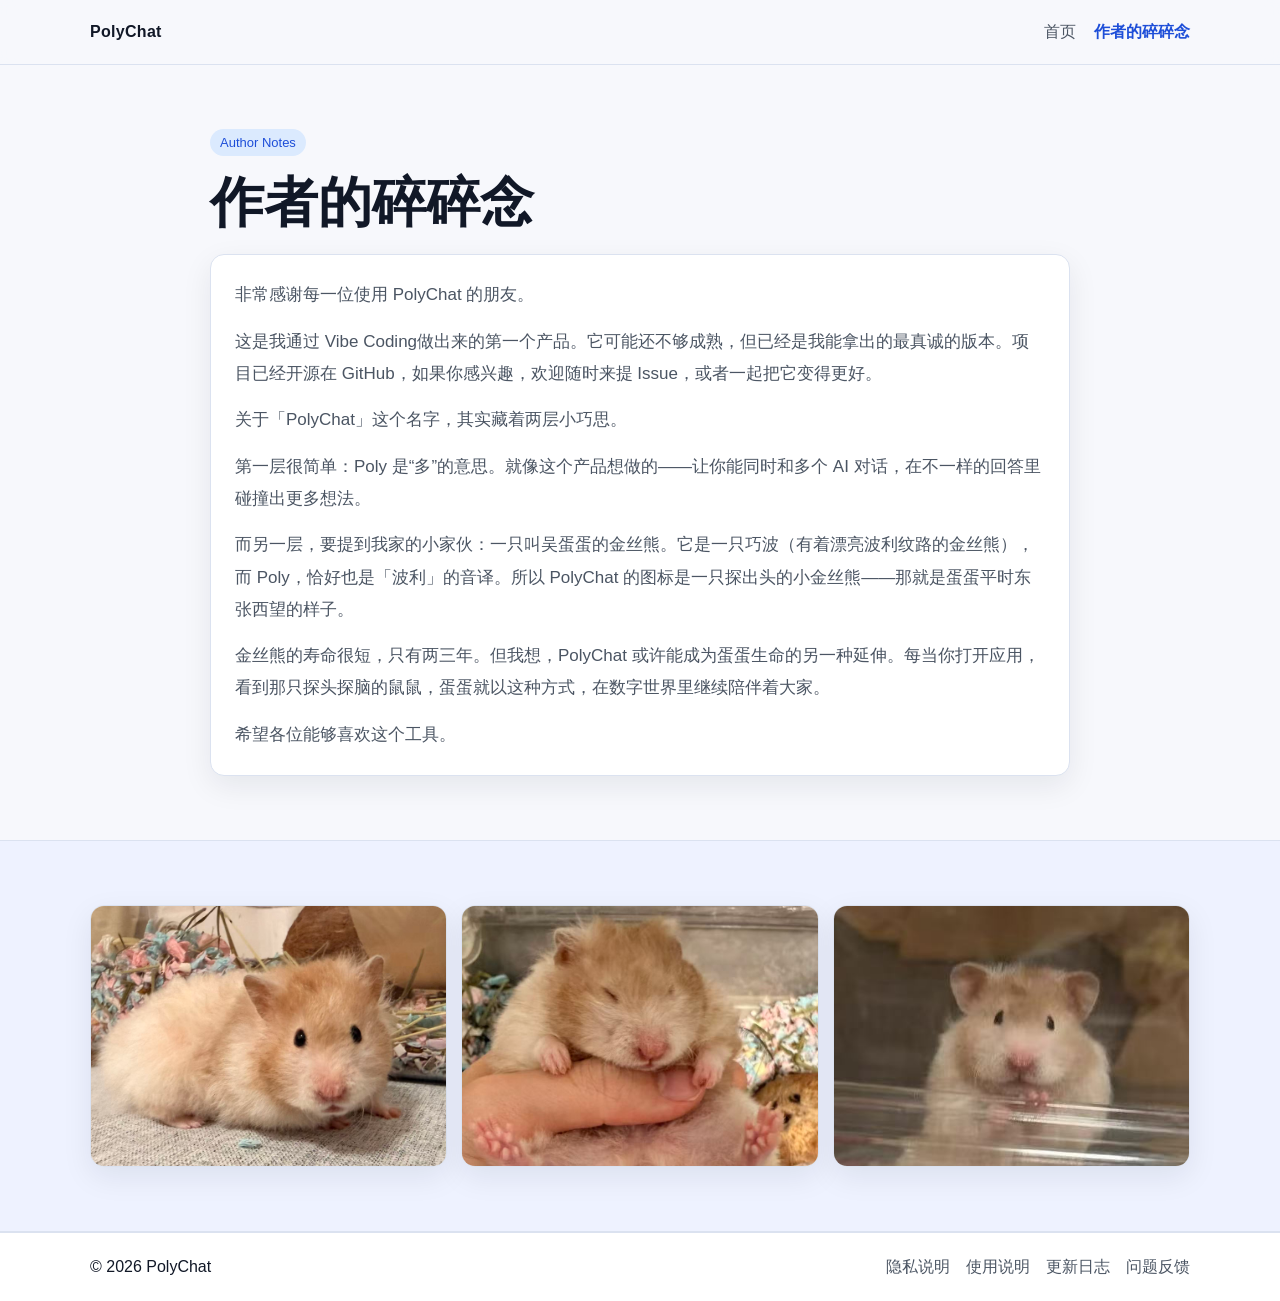
==== author-notes.html @ 86436a9f "Initial static site Made-with: Cursor" ====
<!doctype html>
<html lang="zh-CN">
  <head>
    <meta charset="UTF-8" />
    <meta name="viewport" content="width=device-width, initial-scale=1.0" />
    <title>作者的碎碎念 | PolyChat</title>
    <meta
      name="description"
      content="PolyChat 作者的碎碎念：项目缘起、命名由来与一只叫吴蛋蛋的金丝熊。"
    />
    <link rel="stylesheet" href="./style.css" />
  </head>
  <body>
    <header class="header">
      <div class="container nav">
        <a class="logo" href="./index.html">PolyChat</a>
        <nav>
          <a href="./index.html">首页</a>
          <a href="./author-notes.html" aria-current="page">作者的碎碎念</a>
        </nav>
      </div>
    </header>

    <main>
      <section class="section">
        <div class="container author-notes">
          <p class="eyebrow">Author Notes</p>
          <h1>作者的碎碎念</h1>
          <div class="author-notes-content">
            <p>非常感谢每一位使用 PolyChat 的朋友。</p>
            <p>
              这是我通过 Vibe Coding做出来的第一个产品。它可能还不够成熟，但已经是我能拿出的最真诚的版本。项目已经开源在
              GitHub，如果你感兴趣，欢迎随时来提 Issue，或者一起把它变得更好。
            </p>
            <p>关于「PolyChat」这个名字，其实藏着两层小巧思。</p>
            <p>
              第一层很简单：Poly 是“多”的意思。就像这个产品想做的——让你能同时和多个 AI 对话，在不一样的回答里碰撞出更多想法。
            </p>
            <p>
              而另一层，要提到我家的小家伙：一只叫吴蛋蛋的金丝熊。它是一只巧波（有着漂亮波利纹路的金丝熊），而 Poly，恰好也是「波利」的音译。所以
              PolyChat 的图标是一只探出头的小金丝熊——那就是蛋蛋平时东张西望的样子。
            </p>
            <p>
              金丝熊的寿命很短，只有两三年。但我想，PolyChat 或许能成为蛋蛋生命的另一种延伸。每当你打开应用，看到那只探头探脑的鼠鼠，蛋蛋就以这种方式，在数字世界里继续陪伴着大家。
            </p>
            <p>希望各位能够喜欢这个工具。</p>
          </div>
        </div>
      </section>
      <section class="section section-alt">
        <div class="container dandan-gallery">
          <div class="dandan-grid">
            <figure class="dandan-card">
              <img src="./dandan/dandan1.jpg" alt="吴蛋蛋照片1" loading="lazy" />
            </figure>
            <figure class="dandan-card">
              <img src="./dandan/dandan2.jpg" alt="吴蛋蛋照片2" loading="lazy" />
            </figure>
            <figure class="dandan-card">
              <img src="./dandan/dandan3.jpg" alt="吴蛋蛋照片3" loading="lazy" />
            </figure>
          </div>
        </div>
      </section>
    </main>

    <footer class="footer">
      <div class="container footer-wrap">
        <p>© <span id="year"></span> PolyChat</p>
        <nav>
          <a href="#">隐私说明</a>
          <a href="#">使用说明</a>
          <a href="#">更新日志</a>
          <a href="#">问题反馈</a>
        </nav>
      </div>
    </footer>

    <script>
      document.getElementById("year").textContent = String(new Date().getFullYear());
    </script>
  </body>
</html>
---- style.css ----
:root {
  --bg: #f7f8fc;
  --bg-alt: #eef2ff;
  --text: #111827;
  --text-soft: #4b5563;
  --line: #dbe2f0;
  --brand: #3b82f6;
  --brand-strong: #1d4ed8;
  --surface: #ffffff;
  --radius: 14px;
  --shadow: 0 10px 30px rgba(17, 24, 39, 0.08);
}

*,
*::before,
*::after {
  box-sizing: border-box;
}

html,
body {
  margin: 0;
  padding: 0;
  font-family: "Segoe UI", "PingFang SC", "Microsoft YaHei", sans-serif;
  color: var(--text);
  background: var(--bg);
}

a {
  color: inherit;
  text-decoration: none;
}

.container {
  width: min(1100px, 92%);
  margin: 0 auto;
}

.header {
  position: sticky;
  top: 0;
  z-index: 10;
  background: rgba(247, 248, 252, 0.9);
  backdrop-filter: blur(8px);
  border-bottom: 1px solid var(--line);
}

.nav {
  display: flex;
  align-items: center;
  justify-content: space-between;
  min-height: 64px;
}

.logo {
  font-weight: 800;
  letter-spacing: 0.3px;
}

.nav nav {
  display: flex;
  gap: 18px;
  color: var(--text-soft);
}

.nav nav a[aria-current="page"] {
  color: var(--brand-strong);
  font-weight: 700;
}

.hero {
  padding: 78px 0 58px;
}

.eyebrow {
  display: inline-block;
  margin: 0;
  padding: 6px 10px;
  border-radius: 999px;
  font-size: 13px;
  color: var(--brand-strong);
  background: #dbeafe;
}

h1,
h2,
h3,
p {
  margin: 0;
}

h1 {
  margin-top: 16px;
  font-size: clamp(34px, 5vw, 54px);
  line-height: 1.12;
}

.hero-desc {
  margin-top: 18px;
  max-width: 760px;
  color: var(--text-soft);
  font-size: 18px;
  line-height: 1.7;
}

.hero-note {
  margin-top: 10px;
  color: #6b7280;
  font-size: 14px;
}

.cta-row {
  display: flex;
  flex-wrap: wrap;
  gap: 12px;
  margin-top: 24px;
}

.btn {
  display: inline-flex;
  align-items: center;
  justify-content: center;
  min-height: 44px;
  padding: 0 18px;
  border-radius: 10px;
  border: 1px solid transparent;
  font-weight: 600;
}

.btn-primary {
  color: #fff;
  background: linear-gradient(135deg, var(--brand), var(--brand-strong));
}

.btn-ghost {
  border-color: var(--line);
  background: var(--surface);
}

.tags {
  margin-top: 20px;
  padding: 0;
  display: flex;
  flex-wrap: wrap;
  gap: 8px;
  list-style: none;
}

.tags li {
  font-size: 13px;
  color: #374151;
  background: #eef2ff;
  border: 1px solid #dbe2f0;
  border-radius: 999px;
  padding: 5px 10px;
}

.platform-strip {
  padding: 30px 0;
  background: linear-gradient(135deg, #eff6ff 0%, #ffffff 50%, #f5f3ff 100%);
}

.platform-header {
  text-align: center;
  margin-bottom: 16px;
}

.platform-header p {
  font-size: 14px;
  color: #9ca3af;
}

.platform-icons {
  display: flex;
  flex-wrap: wrap;
  justify-content: center;
  align-items: center;
  gap: 12px;
  max-width: 900px;
  margin: 0 auto;
}

.platform-icon {
  min-width: 88px;
  min-height: 82px;
  border-radius: 999px;
  border: 1px solid #d1d5db;
  background: #ffffff;
  color: #4b5563;
  display: inline-flex;
  flex-direction: column;
  align-items: center;
  justify-content: center;
  gap: 6px;
  font-size: 12px;
  font-weight: 600;
  padding: 10px 12px;
  opacity: 0.9;
  transition: opacity 0.25s ease, transform 0.25s ease;
}

.platform-icon:hover {
  opacity: 1;
  transform: translateY(-1px);
}

.platform-icon-img {
  width: 34px;
  height: 34px;
  object-fit: contain;
  display: block;
}

.platform-icon-plus {
  min-width: 46px;
  min-height: 46px;
  width: 46px;
  border-style: dashed;
  padding: 0;
}

.section {
  padding: 64px 0;
}

.section h2 {
  font-size: clamp(28px, 4vw, 40px);
  margin-bottom: 20px;
}

.section-alt {
  background: var(--bg-alt);
  border-top: 1px solid var(--line);
  border-bottom: 1px solid var(--line);
}

.grid {
  display: grid;
  gap: 14px;
  grid-template-columns: repeat(2, minmax(0, 1fr));
}

.grid-3 {
  grid-template-columns: repeat(3, minmax(0, 1fr));
}

.card {
  background: var(--surface);
  border: 1px solid var(--line);
  border-radius: var(--radius);
  box-shadow: var(--shadow);
  padding: 18px;
}

.card h3 {
  font-size: 20px;
  margin-bottom: 10px;
}

.card p {
  color: var(--text-soft);
  line-height: 1.65;
}

.steps {
  margin: 0;
  padding-left: 20px;
  display: grid;
  gap: 14px;
}

.steps h3 {
  margin-bottom: 8px;
}

.steps p {
  color: var(--text-soft);
}

.list {
  margin: 0;
  padding-left: 20px;
  color: var(--text-soft);
  display: grid;
  gap: 8px;
}

.why-modules {
  display: grid;
  gap: 14px;
}

.why-module {
  background: linear-gradient(135deg, #ffffff 0%, #f8fbff 100%);
  border: 1px solid #d8e4ff;
  border-radius: 16px;
  box-shadow: var(--shadow);
  padding: 18px 20px;
}

.why-module h3 {
  font-size: clamp(20px, 2.5vw, 27px);
  line-height: 1.2;
  margin-bottom: 8px;
}

.why-module p {
  font-size: clamp(15px, 1.6vw, 18px);
  line-height: 1.65;
  color: var(--text-soft);
}

.why-module:nth-child(1) {
  background: linear-gradient(135deg, #eff6ff 0%, #ffffff 100%);
  border-color: #bfdbfe;
}

.why-module:nth-child(2) {
  background: linear-gradient(135deg, #f0fdf4 0%, #ffffff 100%);
  border-color: #bbf7d0;
}

.why-module:nth-child(3) {
  background: linear-gradient(135deg, #f5f3ff 0%, #ffffff 100%);
  border-color: #ddd6fe;
}

.why-module:nth-child(4) {
  background: linear-gradient(135deg, #fff7ed 0%, #ffffff 100%);
  border-color: #fed7aa;
}

.why-module:nth-child(5) {
  background: linear-gradient(135deg, #ecfeff 0%, #ffffff 100%);
  border-color: #a5f3fc;
}

.faq {
  display: grid;
  gap: 10px;
}

.faq details {
  background: var(--surface);
  border: 1px solid var(--line);
  border-radius: 10px;
  padding: 12px 14px;
}

.faq summary {
  cursor: pointer;
  font-weight: 600;
}

.faq p {
  margin-top: 10px;
  color: var(--text-soft);
}

.cta {
  text-align: center;
}

.cta p {
  margin-top: 10px;
  color: var(--text-soft);
}

.cta .cta-row {
  justify-content: center;
}

.author-notes {
  max-width: 860px;
}

.author-notes-content {
  margin-top: 22px;
  background: var(--surface);
  border: 1px solid var(--line);
  border-radius: var(--radius);
  box-shadow: var(--shadow);
  padding: 24px;
}

.author-notes-content p {
  margin-top: 0;
  margin-bottom: 14px;
  color: var(--text-soft);
  font-size: 17px;
  line-height: 1.9;
}

.author-notes-content p:last-child {
  margin-bottom: 0;
}

.dandan-grid {
  display: grid;
  gap: 14px;
  grid-template-columns: repeat(3, minmax(0, 1fr));
}

.dandan-card {
  margin: 0;
  border-radius: 14px;
  overflow: hidden;
  border: 1px solid var(--line);
  box-shadow: var(--shadow);
  background: #fff;
}

.dandan-card img {
  width: 100%;
  height: 260px;
  object-fit: cover;
  object-position: top;
  display: block;
}

.footer {
  border-top: 1px solid var(--line);
  background: #fff;
}

.footer-wrap {
  min-height: 68px;
  display: flex;
  align-items: center;
  justify-content: space-between;
  gap: 16px;
}

.footer nav {
  display: flex;
  flex-wrap: wrap;
  gap: 16px;
  color: var(--text-soft);
}

@media (max-width: 860px) {
  .grid,
  .grid-3,
  .dandan-grid {
    grid-template-columns: 1fr;
  }

  .nav nav {
    display: none;
  }

  .hero {
    padding-top: 48px;
  }

  .section {
    padding: 52px 0;
  }

  .footer-wrap {
    padding: 14px 0;
    flex-direction: column;
    align-items: flex-start;
  }
}
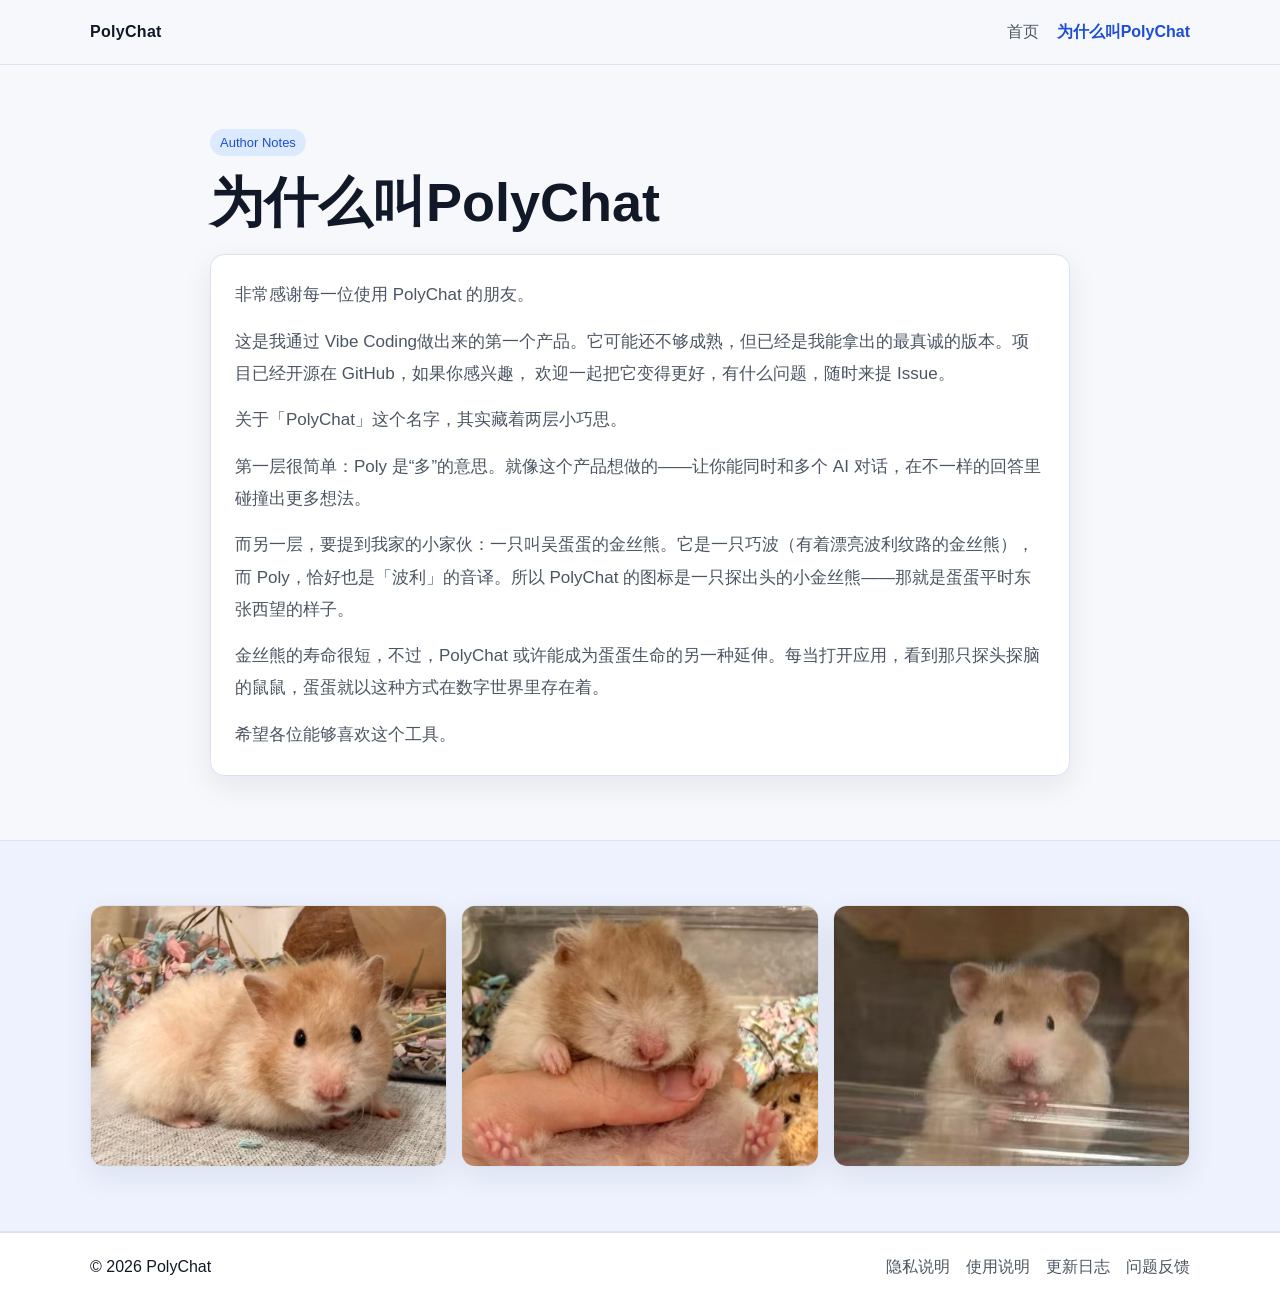
==== commit 3090689a: "修改内容与导航栏按钮" ====
--- a/author-notes.html
+++ b/author-notes.html
@@ -3,10 +3,10 @@
   <head>
     <meta charset="UTF-8" />
     <meta name="viewport" content="width=device-width, initial-scale=1.0" />
-    <title>作者的碎碎念 | PolyChat</title>
+    <title>为什么叫PolyChat | PolyChat</title>
     <meta
       name="description"
-      content="PolyChat 作者的碎碎念：项目缘起、命名由来与一只叫吴蛋蛋的金丝熊。"
+      content="为什么叫PolyChat：命名由来与一只叫吴蛋蛋的金丝熊。"
     />
     <link rel="stylesheet" href="./style.css" />
   </head>
@@ -16,7 +16,7 @@
         <a class="logo" href="./index.html">PolyChat</a>
         <nav>
           <a href="./index.html">首页</a>
-          <a href="./author-notes.html" aria-current="page">作者的碎碎念</a>
+          <a href="./author-notes.html" aria-current="page">为什么叫PolyChat</a>
         </nav>
       </div>
     </header>
@@ -25,23 +25,22 @@
       <section class="section">
         <div class="container author-notes">
           <p class="eyebrow">Author Notes</p>
-          <h1>作者的碎碎念</h1>
+          <h1>为什么叫PolyChat</h1>
           <div class="author-notes-content">
             <p>非常感谢每一位使用 PolyChat 的朋友。</p>
             <p>
-              这是我通过 Vibe Coding做出来的第一个产品。它可能还不够成熟，但已经是我能拿出的最真诚的版本。项目已经开源在
-              GitHub，如果你感兴趣，欢迎随时来提 Issue，或者一起把它变得更好。
+              这是我通过 Vibe Coding做出来的第一个产品。它可能还不够成熟，但已经是我能拿出的最真诚的版本。项目已经开源在 GitHub，如果你感兴趣，
+              欢迎一起把它变得更好，有什么问题，随时来提 Issue。
             </p>
             <p>关于「PolyChat」这个名字，其实藏着两层小巧思。</p>
             <p>
               第一层很简单：Poly 是“多”的意思。就像这个产品想做的——让你能同时和多个 AI 对话，在不一样的回答里碰撞出更多想法。
             </p>
             <p>
-              而另一层，要提到我家的小家伙：一只叫吴蛋蛋的金丝熊。它是一只巧波（有着漂亮波利纹路的金丝熊），而 Poly，恰好也是「波利」的音译。所以
-              PolyChat 的图标是一只探出头的小金丝熊——那就是蛋蛋平时东张西望的样子。
+              而另一层，要提到我家的小家伙：一只叫吴蛋蛋的金丝熊。它是一只巧波（有着漂亮波利纹路的金丝熊），而 Poly，恰好也是「波利」的音译。所以 PolyChat 的图标是一只探出头的小金丝熊——那就是蛋蛋平时东张西望的样子。
             </p>
             <p>
-              金丝熊的寿命很短，只有两三年。但我想，PolyChat 或许能成为蛋蛋生命的另一种延伸。每当你打开应用，看到那只探头探脑的鼠鼠，蛋蛋就以这种方式，在数字世界里继续陪伴着大家。
+              金丝熊的寿命很短，不过，PolyChat 或许能成为蛋蛋生命的另一种延伸。每当打开应用，看到那只探头探脑的鼠鼠，蛋蛋就以这种方式在数字世界里存在着。
             </p>
             <p>希望各位能够喜欢这个工具。</p>
           </div>
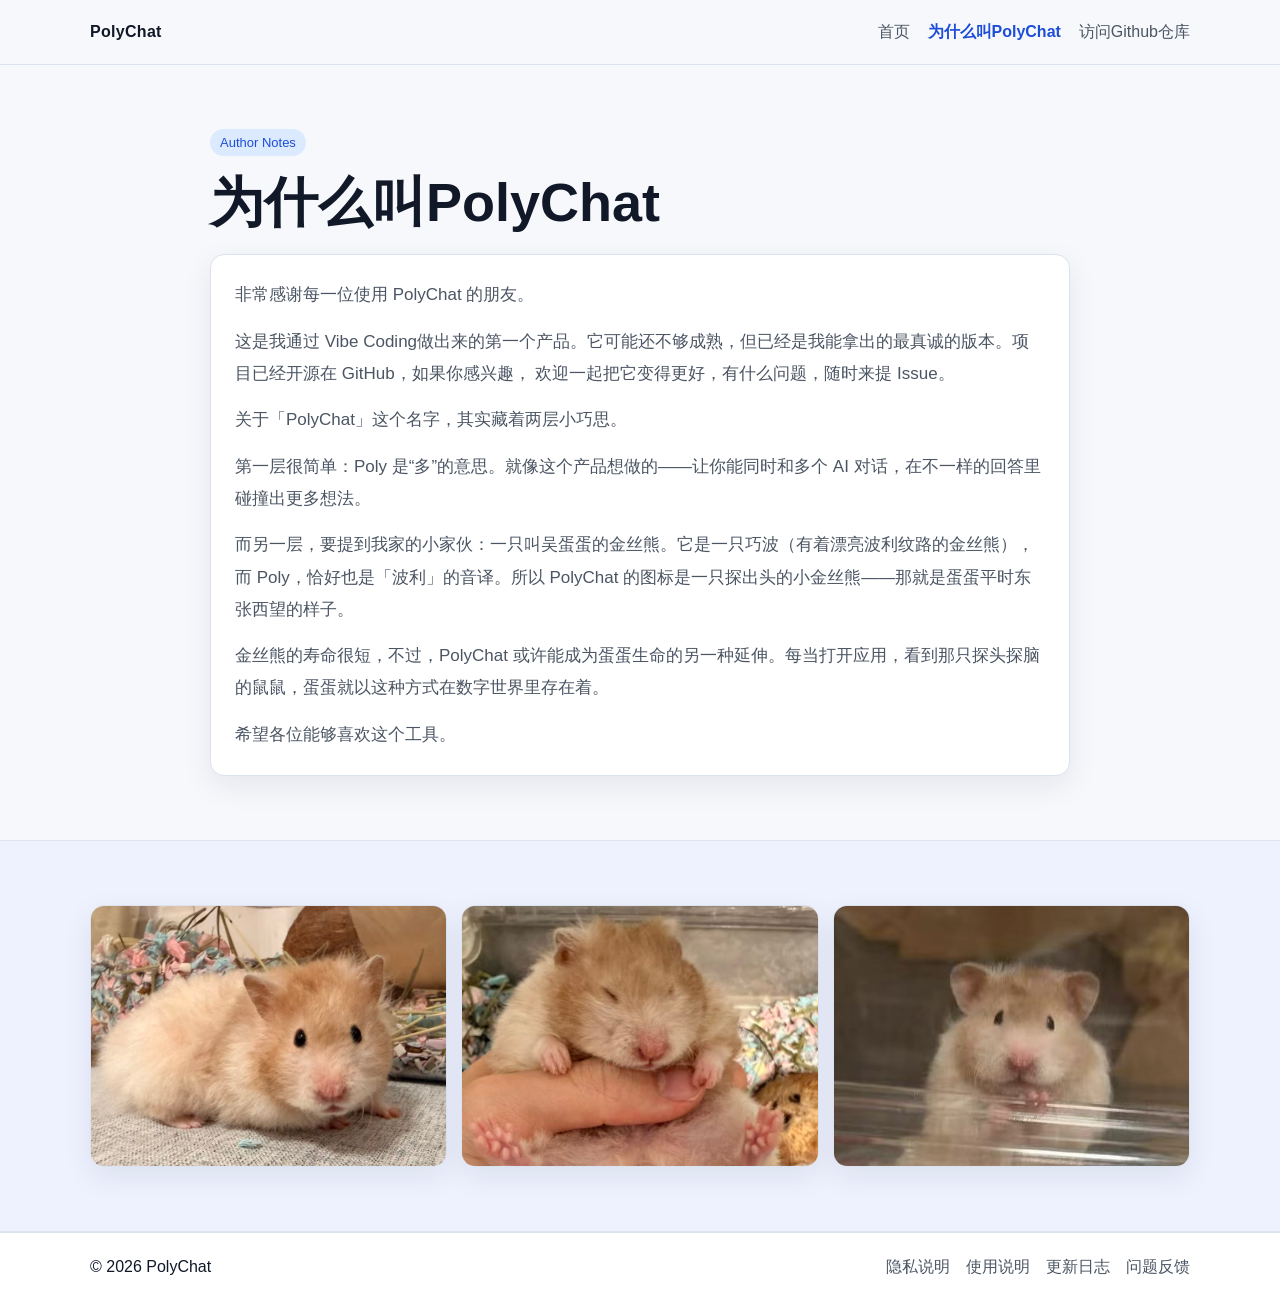
==== commit 52f26eec: "feat:修改github按钮" ====
--- a/author-notes.html
+++ b/author-notes.html
@@ -17,6 +17,12 @@
         <nav>
           <a href="./index.html">首页</a>
           <a href="./author-notes.html" aria-current="page">为什么叫PolyChat</a>
+          <a
+            href="https://github.com/Swarlow-r/PolyChat"
+            target="_blank"
+            rel="noopener noreferrer"
+            >访问Github仓库</a
+          >
         </nav>
       </div>
     </header>
--- a/style.css
+++ b/style.css
@@ -130,6 +130,24 @@
 .btn-primary {
   color: #fff;
   background: linear-gradient(135deg, var(--brand), var(--brand-strong));
+}
+
+.btn-github {
+  color: #fff;
+  background: #24292f;
+  border-color: #24292f;
+  transition: background 0.2s ease, border-color 0.2s ease;
+}
+
+.btn-github:hover {
+  background: #32383f;
+  border-color: #32383f;
+}
+
+.btn-nav {
+  min-height: 36px;
+  padding: 0 12px;
+  font-size: 14px;
 }
 
 .btn-ghost {
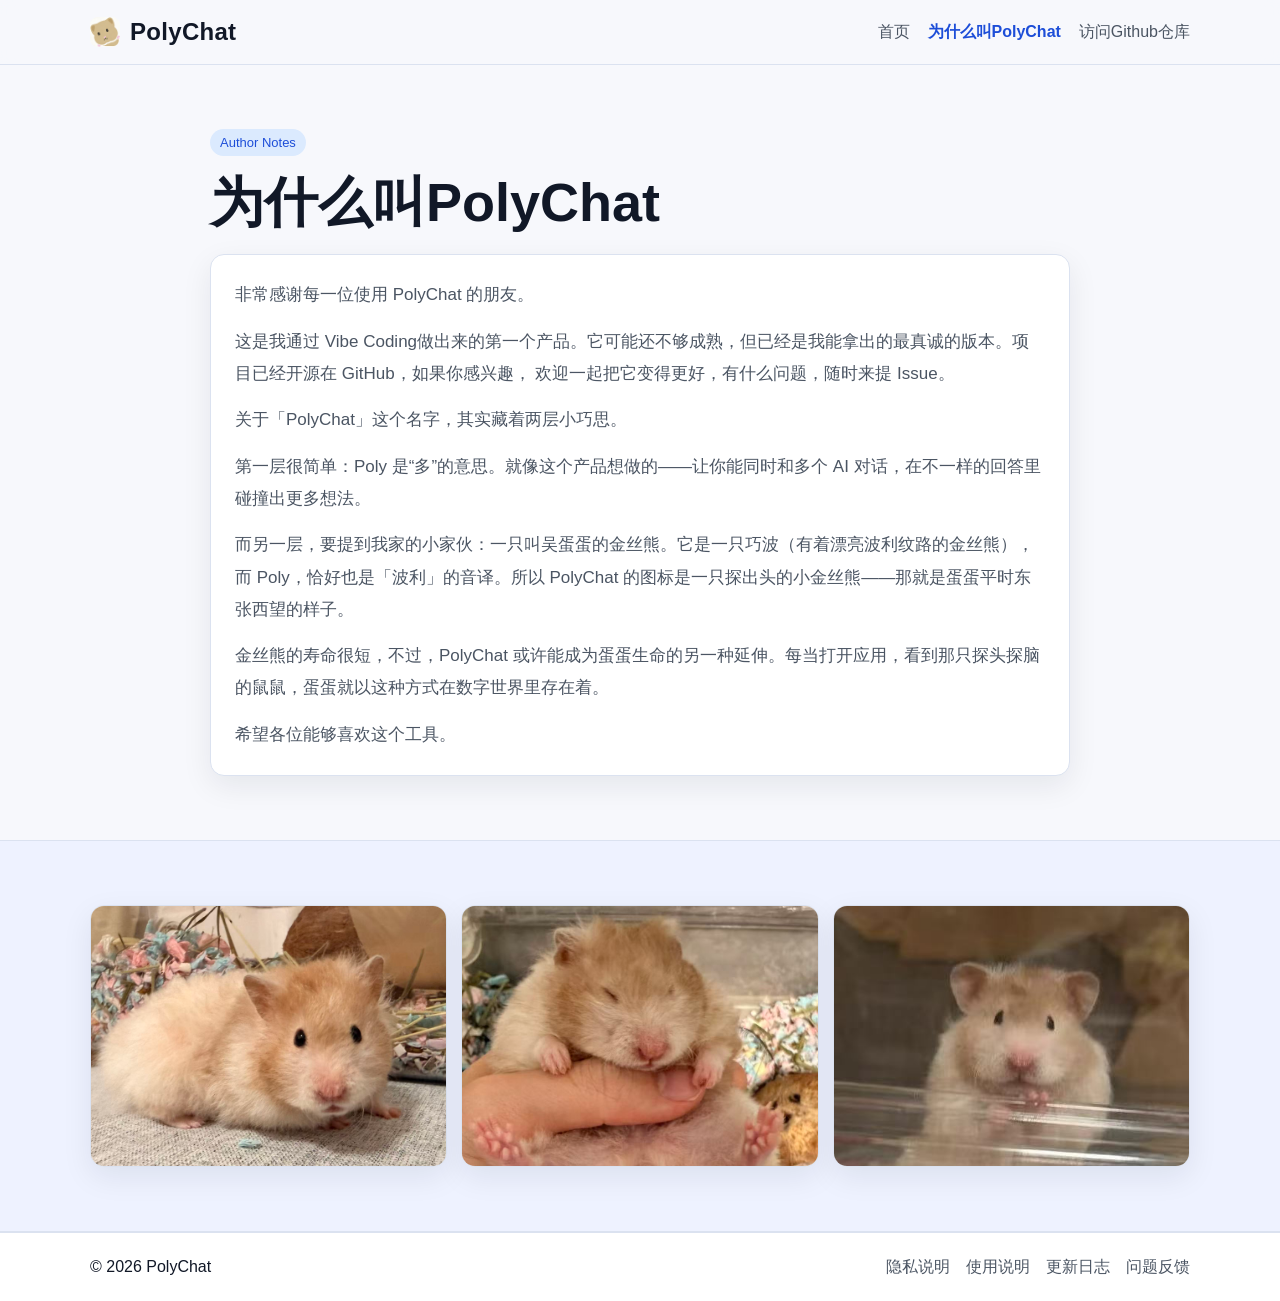
==== commit 900c3d32: "add polychat tag" ====
--- a/author-notes.html
+++ b/author-notes.html
@@ -13,7 +13,10 @@
   <body>
     <header class="header">
       <div class="container nav">
-        <a class="logo" href="./index.html">PolyChat</a>
+        <a class="logo" href="./index.html">
+          <img class="logo-icon" src="./dandan/icon128.png" alt="PolyChat 图标" />
+          <span>PolyChat</span>
+        </a>
         <nav>
           <a href="./index.html">首页</a>
           <a href="./author-notes.html" aria-current="page">为什么叫PolyChat</a>
--- a/style.css
+++ b/style.css
@@ -53,8 +53,21 @@
 }
 
 .logo {
+  display: inline-flex;
+  align-items: center;
+  gap: 10px;
   font-weight: 800;
+  font-size: 24px;
+  line-height: 1;
   letter-spacing: 0.3px;
+}
+
+.logo-icon {
+  width: 30px;
+  height: 30px;
+  border-radius: 8px;
+  object-fit: cover;
+  display: block;
 }
 
 .nav nav {
